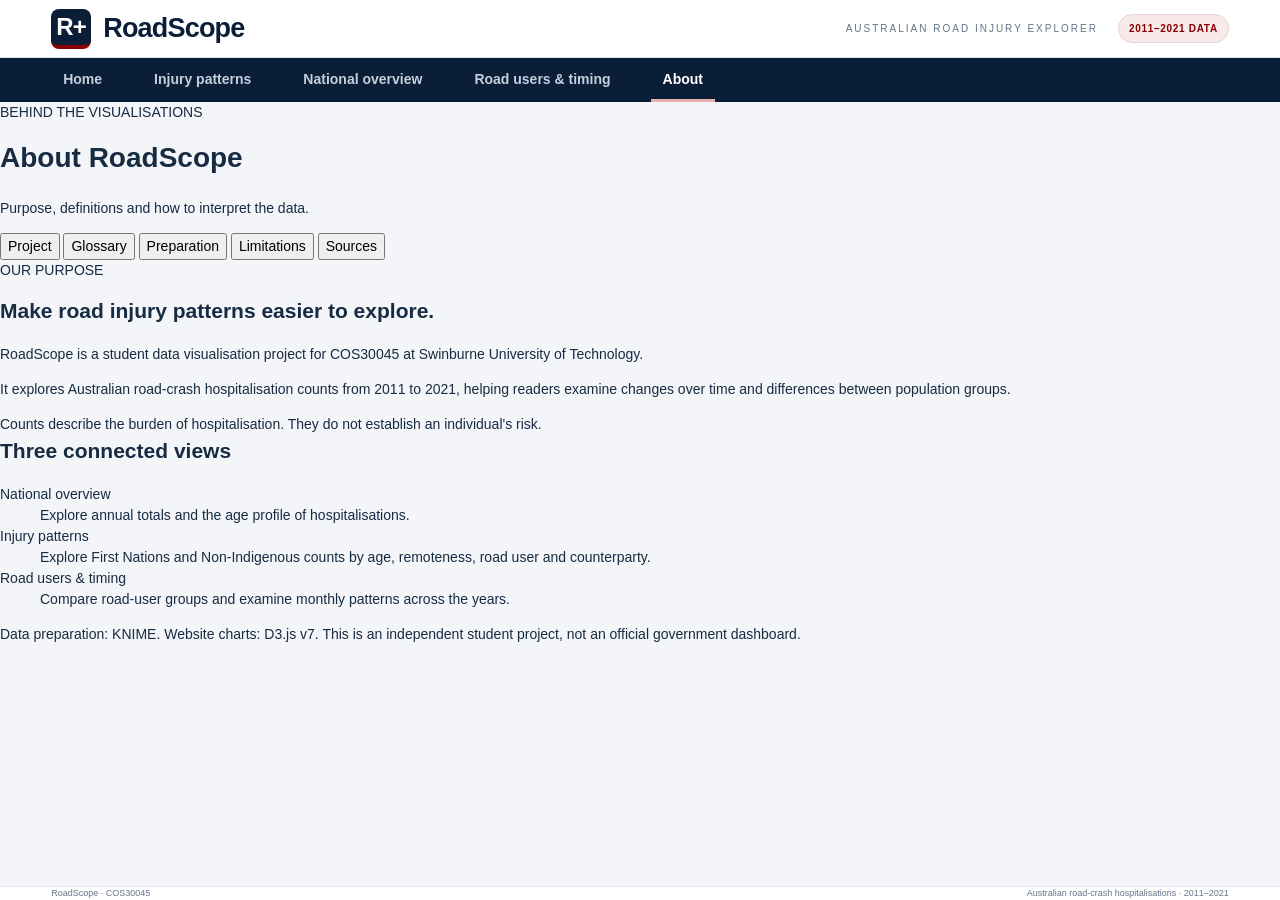
==== about.html @ edd6839e "create about.html" ====
<!DOCTYPE html>
<html lang="en">

<head>
    <meta charset="UTF-8">
    <meta name="viewport" content="width=device-width, initial-scale=1">

    <title>RoadScope | About</title>

    <link rel="stylesheet" href="css/style.css">
    <link rel="stylesheet" href="css/navigation.css">
    <link rel="stylesheet" href="css/about.css">

    <script src="js/scripts.js" defer></script>
    <script src="js/about.js" defer></script>
</head>

<body class="about-page">
    <header class="site-header">
        <a href="index.html" class="brand">
            <span class="brand-logo">R+</span>
            RoadScope
        </a>

        <span class="header-caption">
            AUSTRALIAN ROAD INJURY EXPLORER
        </span>

        <span class="prototype-badge">2011–2021 DATA</span>
    </header>

    <nav class="site-nav" aria-label="Main navigation">
        <a href="index.html">Home</a>
        <a href="injuries.html">Injury patterns</a>
        <a href="national.html">National overview</a>
        <a href="timing.html">Road users & timing</a>
        <a href="about.html" aria-current="page">About</a>
    </nav>

    <main class="about-main">
        <div class="about-heading">
            <div>
                <p class="about-eyebrow">BEHIND THE VISUALISATIONS</p>
                <h1>About RoadScope</h1>
            </div>

            <p>Purpose, definitions and how to interpret the data.</p>
        </div>

        <div class="about-tabs" role="tablist"
            aria-label="About RoadScope sections">

            <button type="button" role="tab"
                id="tab-project" aria-controls="panel-project"
                aria-selected="true" tabindex="0">
                Project
            </button>

            <button type="button" role="tab"
                id="tab-glossary" aria-controls="panel-glossary"
                aria-selected="false" tabindex="-1">
                Glossary
            </button>

            <button type="button" role="tab"
                id="tab-preparation" aria-controls="panel-preparation"
                aria-selected="false" tabindex="-1">
                Preparation
            </button>

            <button type="button" role="tab"
                id="tab-limitations" aria-controls="panel-limitations"
                aria-selected="false" tabindex="-1">
                Limitations
            </button>

            <button type="button" role="tab"
                id="tab-sources" aria-controls="panel-sources"
                aria-selected="false" tabindex="-1">
                Sources
            </button>
        </div>

        <div class="about-panels">
            <!-- PROJECT -->
            <section class="about-panel" role="tabpanel"
                id="panel-project" aria-labelledby="tab-project"
                tabindex="0">

                <div class="about-columns">
                    <article class="about-card about-card-dark">
                        <p class="about-eyebrow">OUR PURPOSE</p>
                        <h2>Make road injury patterns easier to explore.</h2>

                        <p>
                            RoadScope is a student data visualisation
                            project for COS30045 at Swinburne University
                            of Technology.
                        </p>

                        <p>
                            It explores Australian road-crash
                            hospitalisation counts from 2011 to 2021,
                            helping readers examine changes over time
                            and differences between population groups.
                        </p>

                        <div class="about-callout">
                            Counts describe the burden of hospitalisation.
                            They do not establish an individual's risk.
                        </div>
                    </article>

                    <article class="about-card">
                        <h2>Three connected views</h2>

                        <dl class="about-definitions">
                            <div>
                                <dt>National overview</dt>
                                <dd>
                                    Explore annual totals and the age
                                    profile of hospitalisations.
                                </dd>
                            </div>

                            <div>
                                <dt>Injury patterns</dt>
                                <dd>
                                    Explore First Nations and
                                    Non-Indigenous counts by age,
                                    remoteness, road user and counterparty.
                                </dd>
                            </div>

                            <div>
                                <dt>Road users & timing</dt>
                                <dd>
                                    Compare road-user groups and examine
                                    monthly patterns across the years.
                                </dd>
                            </div>
                        </dl>

                        <p class="about-small">
                            Data preparation: KNIME.
                            Website charts: D3.js v7.
                            This is an independent student project,
                            not an official government dashboard.
                        </p>
                    </article>
                </div>
            </section>

            <!-- GLOSSARY -->
            <section class="about-panel" role="tabpanel"
                id="panel-glossary" aria-labelledby="tab-glossary"
                tabindex="0" hidden>

                <div class="about-columns">
                    <article class="about-card">
                        <h2>People and hospitalisations</h2>

                        <dl class="about-definitions">
                            <div>
                                <dt>Hospitalised injury</dt>
                                <dd>
                                    An injury resulting in hospital
                                    admission, excluding in-hospital death
                                    under this source's definition.
                                </dd>
                            </div>

                            <div>
                                <dt>Road user</dt>
                                <dd>
                                    The injured person's role, such as
                                    car occupant, motorcyclist,
                                    pedal cyclist or pedestrian.
                                </dd>
                            </div>

                            <div>
                                <dt>Indigenous status</dt>
                                <dd>
                                    The source's classification used to
                                    present First Nations and
                                    Non-Indigenous hospitalisation counts.
                                </dd>
                            </div>
                        </dl>
                    </article>

                    <article class="about-card">
                        <h2>Places and chart labels</h2>

                        <dl class="about-definitions">
                            <div>
                                <dt>Remoteness</dt>
                                <dd>
                                    An area classification. Regional
                                    combines Inner and Outer Regional;
                                    Remote combines Remote and Very Remote.
                                    It should not be interpreted as an
                                    exact crash location.
                                </dd>
                            </div>

                            <div>
                                <dt>Counterparty</dt>
                                <dd>
                                    The other vehicle, object or party
                                    involved in the injury event.
                                </dd>
                            </div>

                            <div>
                                <dt>Unavailable / N/P</dt>
                                <dd>
                                    A complete published count is not
                                    available. This does not mean zero.
                                </dd>
                            </div>
                        </dl>
                    </article>
                </div>
            </section>

            <!-- PREPARATION -->
            <section class="about-panel" role="tabpanel"
                id="panel-preparation"
                aria-labelledby="tab-preparation"
                tabindex="0" hidden>

                <div class="about-columns">
                    <article class="about-card">
                        <h2>Preparing the source data</h2>

                        <ol class="about-steps">
                            <li>
                                <strong>Read the raw worksheets.</strong>
                                Import the original Excel data into KNIME.
                            </li>
                            <li>
                                <strong>Select the required records.</strong>
                                For the national dataset, retain records
                                classified as Traffic.
                            </li>
                            <li>
                                <strong>Standardise the columns.</strong>
                                Rename fields, create readable labels and
                                set calendar-month and age-group order.
                            </li>
                            <li>
                                <strong>Validate and export.</strong>
                                Check grouped totals and export cleaned
                                CSV files for the website.
                            </li>
                        </ol>
                    </article>

                    <article class="about-card">
                        <h2>How the website calculates counts</h2>

                        <dl class="about-definitions">
                            <div>
                                <dt>National pages</dt>
                                <dd>
                                    D3 filters the detailed records, then
                                    sums hospitalisations for each chart.
                                    The cleaned national CSV contains
                                    86,140 records.
                                </dd>
                            </div>

                            <div>
                                <dt>Population comparison</dt>
                                <dd>
                                    Annual counts require two distinct
                                    half-years with published numeric
                                    values. Incomplete annual counts
                                    remain unavailable.
                                </dd>
                            </div>

                            <div>
                                <dt>Road-user grouping</dt>
                                <dd>
                                    On Road users & timing, car position
                                    categories are combined into Car
                                    occupants. Heavy vehicle position
                                    categories are also combined.
                                </dd>
                            </div>
                        </dl>
                    </article>
                </div>
            </section>

            <!-- LIMITATIONS -->
            <section class="about-panel" role="tabpanel"
                id="panel-limitations"
                aria-labelledby="tab-limitations"
                tabindex="0" hidden>

                <div class="about-columns">
                    <article class="about-card">
                        <h2>Interpret comparisons carefully</h2>

                        <dl class="about-definitions">
                            <div>
                                <dt>Counts are not rates</dt>
                                <dd>
                                    Larger populations can produce larger
                                    counts. Population size and travel
                                    exposure are not adjusted for here.
                                </dd>
                            </div>

                            <div>
                                <dt>Unequal age bands</dt>
                                <dd>
                                    The age categories span different
                                    numbers of years, and differ between
                                    the national and First Nations files.
                                </dd>
                            </div>

                            <div>
                                <dt>Monthly totals</dt>
                                <dd>
                                    Months contain different numbers of
                                    days. The heatmap does not adjust
                                    counts to a daily average.
                                </dd>
                            </div>
                        </dl>
                    </article>

                    <article class="about-card">
                        <h2>Coverage and reporting changes</h2>

                        <dl class="about-definitions">
                            <div>
                                <dt>Breaks in the series</dt>
                                <dd>
                                    Admission-policy changes in Victoria
                                    from July 2012 and NSW from June 2017
                                    affect comparisons across years.
                                </dd>
                            </div>

                            <div>
                                <dt>Missing and unknown information</dt>
                                <dd>
                                    Unpublished values are not replaced
                                    with zero. Unknown categories are
                                    retained where available; displayed
                                    category totals may differ.
                                </dd>
                            </div>

                            <div>
                                <dt>Historical release</dt>
                                <dd>
                                    This project uses the 2023 workbooks
                                    covering 2011–2021. It does not
                                    represent the latest available year.
                                    Source data may be revised.
                                </dd>
                            </div>
                        </dl>
                    </article>
                </div>
            </section>

            <!-- SOURCES -->
            <section class="about-panel" role="tabpanel"
                id="panel-sources" aria-labelledby="tab-sources"
                tabindex="0" hidden>

                <div class="about-columns">
                    <article class="about-card">
                        <h2>Official data sources</h2>

                        <p>
                            BITRE and the Road Safety Data Hub publish
                            the hospitalised injury series using data
                            sourced from the Australian Institute of
                            Health and Welfare.
                        </p>

                        <ul class="about-source-list">
                            <li>
                                <a href="https://www.bitre.gov.au/resource/road-safety/hospitalised-injury">
                                    BITRE hospitalised injury publication
                                </a>
                            </li>
                            <li>
                                <a href="https://www.bitre.gov.au/sites/default/files/documents/hospitalisation_injury_publication_sep2023.xlsx">
                                    National workbook — September 2023
                                </a>
                            </li>
                            <li>
                                <a href="https://www.bitre.gov.au/sites/default/files/documents/First-Nations-hospitalised-injuries-2023.xlsx">
                                    First Nations workbook — 2023
                                </a>
                            </li>
                            <li>
                                <a href="https://www.bitre.gov.au/sites/default/files/documents/hospitalised-injury-data-dictionary-september-2023.pdf">
                                    Data dictionary — September 2023 (PDF)
                                </a>
                            </li>
                        </ul>
                    </article>

                    <article class="about-card">
                        <h2>Project and technology</h2>

                        <dl class="about-definitions">
                            <div>
                                <dt>Data preparation</dt>
                                <dd>
                                    KNIME Analytics Platform was used to
                                    clean, label, aggregate and validate
                                    the source data.
                                </dd>
                            </div>

                            <div>
                                <dt>Interactive visualisations</dt>
                                <dd>
                                    Charts are generated with D3.js v7.
                                    HTML, CSS and JavaScript provide the
                                    pages, layout and controls.
                                </dd>
                            </div>
                        </dl>

                        <div class="about-resource-links">
                            <a href="https://d3js.org/">D3 documentation</a>
                            <a href="https://www.knime.com/">
                                KNIME
                            </a>
                        </div>

                        <p class="about-small">
                            Original data belongs to its respective
                            providers. RoadScope's layout and
                            interpretations are part of the student
                            project.
                        </p>
                    </article>
                </div>
            </section>
        </div>
    </main>

    <footer class="site-footer">
        <span>RoadScope · COS30045</span>
        <span>Australian road-crash hospitalisations · 2011–2021</span>
    </footer>
</body>

</html>
---- css/style.css ----
/* ========================================
   THEME
   ======================================== */

:root {
    --navy: #0b1e38;
    --navy-light: #173455;
    --blood-red: #8b0000;
    --white: #ffffff;
    --background: #f3f5f8;
    --text: #172b43;
    --muted: #657387;
    --border: #dfe5ed;
}

/* ========================================
   FIXED SCREEN — NO SCROLLING
   ======================================== */

* {
    box-sizing: border-box;
}

html {
    width: 100%;
    height: 100%;
    overflow: hidden;
}

body {
    width: 100%;
    height: 100vh;
    height: 100dvh;
    margin: 0;
    overflow: hidden;

    display: grid;
    grid-template-rows:
        64px
        46px
        minmax(0, 1fr)
        30px;

    background: var(--background);
    color: var(--text);
    font-family: "Segoe UI", Arial, sans-serif;
    font-size: 14px;
    line-height: 1.5;
}

h1,
h2,
h3,
p {
    margin-top: 0;
}

a {
    color: inherit;
}

button,
select {
    font: inherit;
}

a:focus-visible {
    outline: 3px solid #c95e5e;
    outline-offset: -3px;
}

.eyebrow {
    margin-bottom: 7px;
    color: var(--muted);
    font-size: 9px;
    font-weight: 800;
    letter-spacing: 1.6px;
}

/* ========================================
   SHARED HEADER
   ======================================== */

.site-header {
    display: flex;
    align-items: center;
    gap: 20px;
    min-width: 0;
    padding: 0 4%;
    overflow: hidden;

    background: var(--white);
    border-bottom: 1px solid var(--border);
}

.brand {
    display: flex;
    align-items: center;
    flex-shrink: 0;
    gap: 10px;

    color: var(--navy);
    font-size: 25px;
    font-weight: 800;
    letter-spacing: -0.8px;
    text-decoration: none;
}

.brand-logo {
    display: grid;
    place-items: center;
    width: 37px;
    height: 37px;

    background: var(--navy);
    border-bottom: 4px solid var(--blood-red);
    border-radius: 8px;

    color: var(--white);
    font-size: 19px;
}

.header-caption {
    margin-left: auto;
    color: var(--muted);
    font-size: 9px;
    letter-spacing: 1.7px;
    white-space: nowrap;
}

.prototype-badge {
    padding: 5px 10px;
    background: #f8eaea;
    border: 1px solid #ead0d0;
    border-radius: 25px;

    color: var(--blood-red);
    font-size: 8px;
    font-weight: 800;
    letter-spacing: 0.7px;
    white-space: nowrap;
}

/* ========================================
   SHARED TOP NAVIGATION
   ======================================== */

.site-nav {
    display: flex;
    align-items: stretch;
    gap: 30px;
    min-width: 0;
    padding: 0 4%;
    overflow: hidden;
    background: var(--navy);
}

.site-nav a {
    display: flex;
    align-items: center;
    justify-content: center;
    padding: 0 10px;

    border-bottom: 3px solid transparent;
    color: #c4cfdd;

    font-size: 13px;
    font-weight: 650;
    text-decoration: none;
    white-space: nowrap;
}

.site-nav a:hover {
    background: #ffffff08;
    color: var(--white);
}

.site-nav a[aria-current="page"] {
    border-bottom-color: #e2aaaa;
    color: var(--white);
}

/* ========================================
   HOME PAGE
   ======================================== */

.home-layout {
    display: grid;
    grid-template-columns:
        minmax(0, 1.65fr)
        minmax(0, 1fr);

    gap: 20px;
    min-width: 0;
    min-height: 0;
    padding: 22px 4%;
    overflow: hidden;
}

.home-hero {
    position: relative;
    display: flex;
    align-items: center;
    min-width: 0;
    min-height: 0;
    padding: clamp(24px, 3vw, 48px);
    overflow: hidden;

    background: var(--navy);
    border-bottom: 7px solid var(--blood-red);
    border-radius: 16px;
    color: var(--white);
}

.hero-copy {
    position: relative;
    z-index: 1;
    max-width: 540px;
}

.home-hero .eyebrow {
    color: #e5b3b3;
}

.home-hero h1 {
    margin-bottom: 22px;
    font-size: clamp(30px, 3.7vw, 58px);
    line-height: 1.12;
    letter-spacing: -1.8px;
}

.home-hero h1 span {
    color: #e5b3b3;
}

.hero-description {
    max-width: 410px;
    margin-bottom: 25px;
    color: #c5d0de;
    font-size: 13px;
    line-height: 1.8;
}

.primary-button {
    display: inline-flex;
    align-items: center;
    justify-content: space-between;
    gap: 30px;

    padding: 12px 17px;
    background: var(--white);
    border-radius: 6px;

    color: var(--navy);
    font-size: 12px;
    font-weight: 750;
    text-decoration: none;
}

.primary-button:hover {
    background: #f5dddd;
}

.hero-decoration {
    position: absolute;
    right: -75px;
    bottom: 50px;
    width: 300px;
    height: 300px;
    opacity: 0.07;
    pointer-events: none;
}

.decoration-ring {
    position: absolute;
    inset: 0;
    border: 45px solid var(--white);
    border-radius: 50%;
}

.hero-decoration > span {
    position: absolute;
    inset: 0;
    display: grid;
    place-items: center;
    color: var(--white);
    font-size: 170px;
    font-weight: 300;
}

.hero-bottom {
    position: absolute;
    right: 28px;
    bottom: 22px;
    left: 28px;

    display: flex;
    justify-content: space-between;
    gap: 15px;

    padding-top: 14px;
    border-top: 1px solid #ffffff25;

    color: #b8c5d6;
    font-size: 8px;
    letter-spacing: 1.2px;
}

.home-links {
    display: grid;
    grid-template-rows: repeat(3, minmax(0, 1fr));
    gap: 15px;
    min-width: 0;
    min-height: 0;
}

.destination-card {
    display: flex;
    flex-direction: column;
    justify-content: space-between;

    min-width: 0;
    min-height: 0;
    padding: clamp(15px, 1.7vw, 25px);
    overflow: hidden;

    background: var(--white);
    border: 1px solid var(--border);
    border-radius: 12px;

    text-decoration: none;
}

.destination-card:hover {
    border-color: var(--blood-red);
    background: #fcf8f8;
}

.destination-top {
    display: flex;
    align-items: center;
    justify-content: space-between;
    gap: 12px;
    margin-bottom: 8px;
}

.card-number {
    color: #a5afbd;
    font-size: 23px;
    font-weight: 300;
}

.card-arrow {
    color: var(--blood-red);
    font-size: 24px;
}

.destination-card .eyebrow {
    margin-bottom: 3px;
    font-size: 8px;
}

.destination-card h2 {
    margin-bottom: 5px;
    color: var(--navy);
    font-size: clamp(16px, 1.5vw, 22px);
    line-height: 1.25;
    letter-spacing: -0.4px;
}

.destination-card p:not(.eyebrow) {
    margin-bottom: 0;
    color: var(--muted);
    font-size: 11px;
}

.red-card {
    background: var(--blood-red);
    border-color: var(--blood-red);
}

.red-card:hover {
    background: #710000;
}

.red-card h2,
.red-card .card-arrow {
    color: var(--white);
}

.red-card .card-number,
.red-card .eyebrow,
.red-card p:not(.eyebrow) {
    color: #edc4c4;
}

/* ========================================
   DASHBOARD PAGES
   ======================================== */

.dashboard-layout {
    display: grid;
    grid-template-rows:
        auto
        auto
        minmax(0, 1fr);

    gap: 16px;
    min-width: 0;
    min-height: 0;
    padding: 20px 4%;
    overflow: hidden;
}

.page-heading {
    display: flex;
    align-items: center;
    justify-content: space-between;
    gap: 18px;
    min-width: 0;
}

.page-heading h1 {
    margin-bottom: 0;
    color: var(--navy);
    font-size: clamp(22px, 2.1vw, 32px);
    line-height: 1.15;
    letter-spacing: -0.8px;
}

.page-badge {
    padding: 6px 10px;
    background: var(--white);
    border: 1px solid var(--border);
    border-radius: 5px;

    color: var(--muted);
    font-size: 8px;
    letter-spacing: 0.7px;
    white-space: nowrap;
}

/* ========================================
   FILTER BAR
   ======================================== */

.filter-bar {
    display: grid;
    grid-template-columns:
        repeat(3, minmax(0, 1fr))
        auto;

    align-items: end;
    gap: 15px;

    margin: 0;
    padding: 13px 17px;

    background: var(--white);
    border: 1px solid var(--border);
    border-radius: 10px;
}

.filter-bar label {
    display: flex;
    flex-direction: column;
    gap: 6px;
    min-width: 0;

    color: var(--navy);
    font-size: 9px;
    font-weight: 750;
    letter-spacing: 0.7px;
    text-transform: uppercase;
}

.filter-bar select {
    width: 100%;
    min-width: 0;
    padding: 8px 10px;

    background: #f5f7fa;
    border: 1px solid #d7dfe9;
    border-radius: 5px;

    color: var(--muted);
    font-size: 11px;
}

.filter-bar button {
    padding: 8px 13px;
    background: #edf0f5;
    border: 1px solid #d7dfe9;
    border-radius: 5px;

    color: var(--muted);
    font-size: 11px;
    white-space: nowrap;
}

select:disabled,
button:disabled {
    opacity: 1;
    cursor: not-allowed;
}

/* ========================================
   CHARTS
   ======================================== */

.charts-grid {
    display: grid;
    grid-template-columns: repeat(2, minmax(0, 1fr));
    gap: 18px;

    min-width: 0;
    min-height: 0;
    overflow: hidden;
}

.chart-card {
    display: flex;
    flex-direction: column;

    min-width: 0;
    min-height: 0;
    padding: 20px;
    overflow: hidden;

    background: var(--white);
    border: 1px solid var(--border);
    border-radius: 12px;
}

.chart-heading {
    display: flex;
    align-items: flex-start;
    justify-content: space-between;
    flex-shrink: 0;
    gap: 12px;
    margin-bottom: 14px;
}

.chart-heading h2 {
    margin-bottom: 0;
    color: var(--navy);
    font-size: 18px;
    line-height: 1.3;
    letter-spacing: -0.3px;
}

.chart-badge {
    padding: 4px 7px;
    background: #edf0f5;
    border-radius: 4px;

    color: var(--muted);
    font-size: 8px;
    white-space: nowrap;
}

.chart-placeholder {
    display: flex;
    flex: 1 1 0;
    flex-direction: column;
    align-items: center;
    justify-content: center;

    min-width: 0;
    min-height: 0;
    padding: 15px;
    overflow: hidden;

    background:
        repeating-linear-gradient(
            to top,
            transparent 0,
            transparent 49px,
            #edf0f5 50px
        );

    border: 1px dashed #cbd5e1;
    border-radius: 8px;
    text-align: center;
}

.placeholder-symbol {
    color: var(--blood-red);
    font-size: 40px;
    line-height: 1;
}

.chart-placeholder h3 {
    margin: 13px 0 6px;
    color: var(--navy);
    font-size: 15px;
}

.chart-placeholder p {
    max-width: 290px;
    margin-bottom: 15px;
    color: var(--muted);
    font-size: 12px;
}

.placeholder-tag {
    padding: 4px 8px;
    background: #edf0f5;
    border-radius: 4px;

    color: var(--muted);
    font-size: 8px;
    letter-spacing: 1px;
}

.chart-note {
    flex-shrink: 0;
    margin: 11px 0 0;
    color: var(--muted);
    font-size: 10px;
}

/* ========================================
   ABOUT PAGE
   ======================================== */

.about-layout {
    display: grid;
    grid-template-rows: auto minmax(0, 1fr);
    gap: 16px;

    min-width: 0;
    min-height: 0;
    padding: 20px 4%;
    overflow: hidden;
}

.about-grid {
    display: grid;
    grid-template-columns: repeat(2, minmax(0, 1fr));
    grid-template-rows: repeat(2, minmax(0, 1fr));
    gap: 16px;

    min-width: 0;
    min-height: 0;
    overflow: hidden;
}

.information-card {
    min-width: 0;
    min-height: 0;
    padding: 22px;
    overflow: hidden;

    background: var(--white);
    border: 1px solid var(--border);
    border-top: 3px solid var(--blood-red);
    border-radius: 11px;
}

.information-card h2 {
    margin-bottom: 12px;
    color: var(--navy);
    font-size: 18px;
    line-height: 1.3;
}

.information-card p:not(.eyebrow) {
    margin-bottom: 10px;
    color: var(--muted);
    font-size: 12px;
}

.progress-list {
    display: grid;
    gap: 12px;
    margin: 15px 0 0;
    padding: 0;
    list-style: none;
}

.progress-list li {
    display: flex;
    align-items: center;
    gap: 10px;
    color: var(--muted);
    font-size: 12px;
}

.progress-dot {
    flex-shrink: 0;
    width: 9px;
    height: 9px;
    border: 1px solid #b8c2cf;
    border-radius: 50%;
}

.progress-dot.complete {
    background: var(--blood-red);
    border-color: var(--blood-red);
}

/* ========================================
   FOOTER
   ======================================== */

.site-footer {
    display: flex;
    align-items: center;
    justify-content: space-between;
    gap: 15px;

    min-width: 0;
    padding: 0 4%;
    overflow: hidden;

    background: var(--white);
    border-top: 1px solid var(--border);
    color: var(--muted);
    font-size: 9px;
    white-space: nowrap;
}

/* ========================================
   COMPACT LAPTOP SCREENS
   ======================================== */

@media (max-height: 760px) {
    body {
        grid-template-rows:
            54px
            42px
            minmax(0, 1fr)
            26px;
    }

    .home-layout,
    .dashboard-layout,
    .about-layout {
        gap: 12px;
        padding-top: 13px;
        padding-bottom: 13px;
    }

    .home-hero h1 {
        margin-bottom: 15px;
        font-size: clamp(27px, 3.5vw, 46px);
    }

    .hero-description {
        margin-bottom: 17px;
        font-size: 12px;
    }

    .destination-card {
        padding: 14px 18px;
    }

    .destination-top {
        margin-bottom: 4px;
    }

    .card-number,
    .card-arrow {
        font-size: 20px;
    }

    .chart-card,
    .information-card {
        padding: 15px;
    }

    .information-card h2 {
        margin-bottom: 8px;
        font-size: 16px;
    }

    .information-card p:not(.eyebrow) {
        margin-bottom: 7px;
        font-size: 11px;
    }

    .progress-list {
        gap: 8px;
        margin-top: 10px;
    }

    .progress-list li {
        font-size: 11px;
    }
}

/* ========================================
   NARROW SCREENS — STILL NO SCROLLING
   ======================================== */

@media (max-width: 900px) {
    .header-caption {
        display: none;
    }

    .prototype-badge {
        margin-left: auto;
    }

    .home-layout {
        grid-template-columns:
            minmax(0, 1.3fr)
            minmax(0, 1fr);
    }

    .home-hero {
        padding: 25px;
    }

    .home-hero h1 {
        font-size: clamp(27px, 4.2vw, 40px);
    }

    .hero-bottom span:last-child {
        display: none;
    }

    .chart-badge {
        display: none;
    }

    .chart-heading h2 {
        font-size: 16px;
    }

    .information-card {
        padding: 14px;
    }
}

@media (max-width: 600px) {
    body {
        grid-template-rows:
            50px
            40px
            minmax(0, 1fr)
            24px;
    }

    .brand {
        gap: 8px;
        font-size: 20px;
    }

    .brand-logo {
        width: 31px;
        height: 31px;
        font-size: 16px;
    }

    .prototype-badge {
        padding: 4px 7px;
        font-size: 7px;
    }

    .site-nav {
        justify-content: space-between;
        gap: 4px;
    }

    .site-nav a {
        padding: 0 7px;
        font-size: 11px;
    }

    .home-layout {
        grid-template-columns: 1fr;
        grid-template-rows:
            minmax(0, 1.15fr)
            minmax(0, 1fr);

        gap: 10px;
        padding: 12px 4%;
    }

    .home-hero {
        padding: 20px;
    }

    .home-hero h1 {
        margin-bottom: 10px;
        font-size: clamp(23px, 6vw, 32px);
        letter-spacing: -0.8px;
    }

    .hero-description,
    .hero-bottom,
    .hero-decoration {
        display: none;
    }

    .primary-button {
        padding: 8px 12px;
        font-size: 10px;
    }

    .home-links {
        gap: 7px;
    }

    .destination-card {
        flex-direction: row;
        align-items: center;
        justify-content: flex-start;
        gap: 15px;
        padding: 10px 14px;
    }

    .destination-top {
        margin: 0;
    }

    .card-number {
        font-size: 20px;
    }

    .card-arrow,
    .destination-card .eyebrow,
    .destination-card p:not(.eyebrow) {
        display: none;
    }

    .destination-card h2 {
        margin: 0;
        font-size: 14px;
    }

    .dashboard-layout,
    .about-layout {
        gap: 10px;
        padding: 12px 4%;
    }

    .page-heading h1 {
        font-size: 21px;
    }

    .page-badge {
        display: none;
    }

    .filter-bar {
        grid-template-columns: repeat(3, minmax(0, 1fr));
        gap: 8px;
        padding: 9px;
    }

    .filter-bar label {
        gap: 4px;
        font-size: 8px;
        letter-spacing: 0;
    }

    .filter-bar select {
        padding: 6px 3px;
        font-size: 9px;
    }

    .filter-bar button {
        display: none;
    }

    .charts-grid {
        grid-template-columns: 1fr;
        grid-template-rows: repeat(2, minmax(0, 1fr));
        gap: 10px;
    }

    .chart-card {
        padding: 12px;
    }

    .chart-heading {
        margin-bottom: 8px;
    }

    .chart-heading h2 {
        font-size: 14px;
    }

    .chart-heading .eyebrow {
        margin-bottom: 3px;
        font-size: 8px;
    }

    .chart-placeholder {
        padding: 9px;
    }

    .placeholder-symbol,
    .placeholder-tag,
    .chart-note {
        display: none;
    }

    .chart-placeholder h3 {
        margin: 0 0 5px;
        font-size: 12px;
    }

    .chart-placeholder p {
        margin: 0;
        font-size: 10px;
    }

    .about-grid {
        gap: 9px;
    }

    .information-card {
        padding: 11px;
    }

    .information-card .eyebrow {
        font-size: 7px;
        letter-spacing: 0.6px;
    }

    .information-card h2 {
        font-size: 13px;
    }

    .information-card p:not(.eyebrow),
    .progress-list li {
        font-size: 10px;
    }

    .progress-list {
        gap: 8px;
    }

    .site-footer {
        font-size: 8px;
    }

    .site-footer span:last-child {
        display: none;
    }
}
---- css/navigation.css ----
/* Shared header and navigation across every page */

body {
    --page-scale: 1;
}

body.injuries-page {
    --page-scale: 0.8;
}

body.national-page.overview-page,
body.national-page.timing-page {
    --page-scale: 0.75;
}

/* Reserve equal visible space on every page */
body,
body.injuries-page,
body.national-page.overview-page,
body.national-page.timing-page {
    grid-template-rows:
        calc(70px / var(--page-scale))
        calc(52px / var(--page-scale))
        minmax(0, 1fr)
        auto !important;
}

/* Counteract page scaling for the header and navigation */
body > .site-header,
body > .site-nav {
    zoom: calc(1 / var(--page-scale));
    box-sizing: border-box;
}

/* Header */
body > .site-header {
    display: flex;
    align-items: center;
    justify-content: space-between;
    gap: 20px;
    height: 70px;
    min-height: 0;
    padding: 8px 4%;
    background: #ffffff;
    overflow: hidden;
}

body > .site-header .brand {
    display: inline-flex;
    align-items: center;
    gap: 12px;
    font-size: 30px;
    line-height: 1;
    white-space: nowrap;
}

body > .site-header .brand-logo {
    display: inline-flex;
    align-items: center;
    justify-content: center;
    flex-shrink: 0;
    width: 46px;
    height: 46px;
    font-size: 26px;
}

body > .site-header .header-caption {
    font-size: 10px;
    letter-spacing: 2px;
    white-space: nowrap;
}

body > .site-header .prototype-badge {
    padding: 8px 12px;
    font-size: 10px;
    white-space: nowrap;
}

/* Navigation */
body > .site-nav {
    display: flex;
    align-items: stretch;
    justify-content: flex-start;
    flex-wrap: nowrap;
    gap: 28px;
    height: 52px;
    min-height: 0;
    padding: 0 4%;
    background: #0b1e38;
    overflow: hidden;
}

body > .site-nav a {
    display: flex;
    align-items: center;
    justify-content: center;
    flex-shrink: 0;
    height: 52px;
    margin: 0;
    padding: 0 12px;
    border-bottom: 3px solid transparent;
    color: #c5cfdd;
    font-family: "Segoe UI", Arial, sans-serif;
    font-size: 15px;
    font-weight: 700;
    line-height: 1;
    text-decoration: none;
    white-space: nowrap;
}

body > .site-nav a:hover {
    color: #ffffff;
}

body > .site-nav a[aria-current="page"] {
    color: #ffffff;
    border-bottom-color: #e7b0b0;
}

@media (max-width: 1000px) {
    body > .site-header .header-caption {
        display: none;
    }

    body > .site-nav {
        gap: 10px;
    }

    body > .site-nav a {
        padding-right: 8px;
        padding-left: 8px;
        font-size: 13px;
    }
}

/* More compact header and navigation on every page */
body,
body.injuries-page,
body.national-page.overview-page,
body.national-page.timing-page {
    grid-template-rows:
        calc(58px / var(--page-scale))
        calc(44px / var(--page-scale))
        minmax(0, 1fr)
        auto !important;
}

body > .site-header {
    height: 58px;
    padding-top: 5px;
    padding-bottom: 5px;
}

body > .site-header .brand {
    font-size: 27px;
}

body > .site-header .brand-logo {
    width: 40px;
    height: 40px;
    font-size: 24px;
}

body > .site-header .prototype-badge {
    padding: 6px 10px;
}

body > .site-nav,
body > .site-nav a {
    height: 44px;
}

body > .site-nav a {
    font-size: 14px;
}
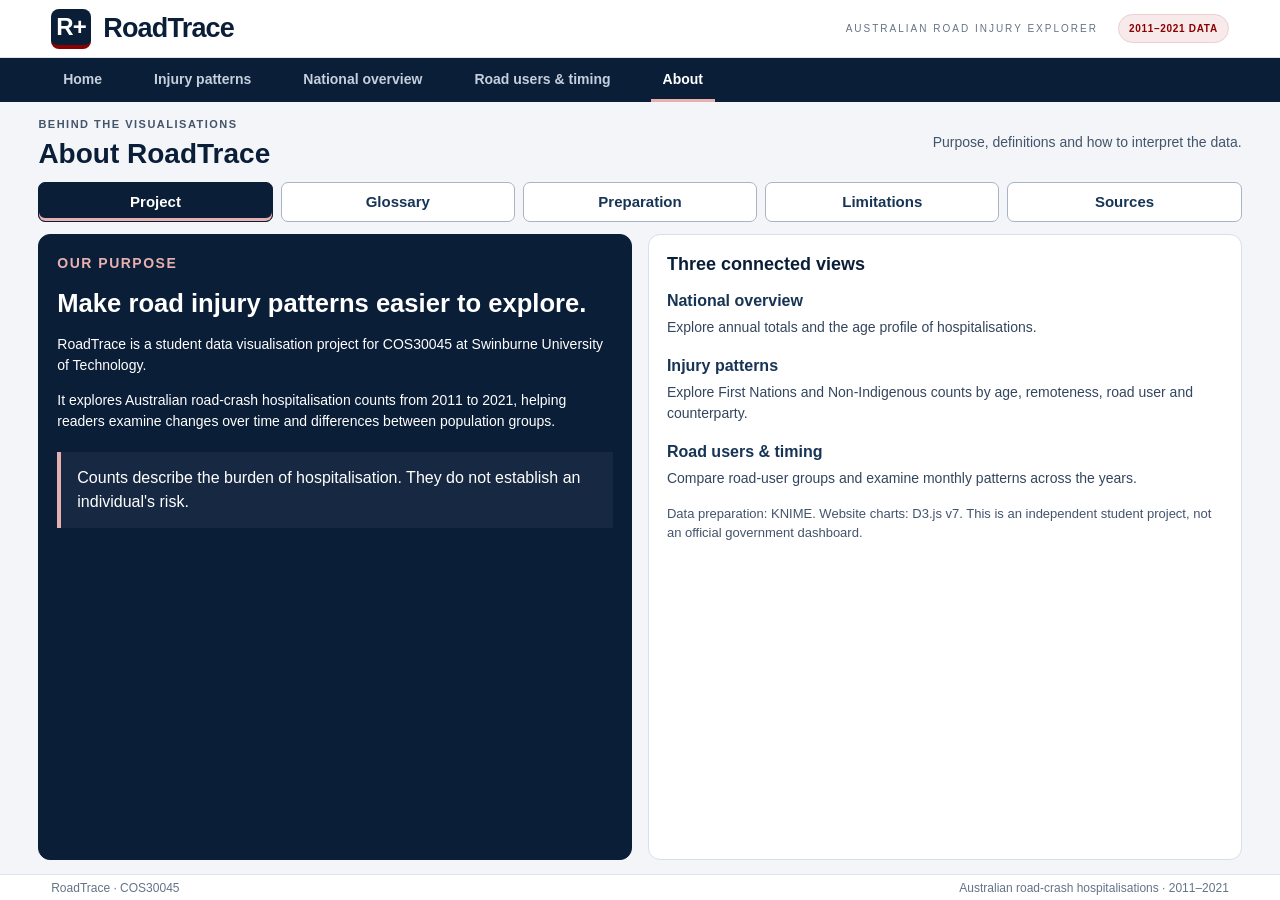
==== commit 28276d10: "changing title name" ====
--- a/about.html
+++ b/about.html
@@ -5,7 +5,7 @@
     <meta charset="UTF-8">
     <meta name="viewport" content="width=device-width, initial-scale=1">
 
-    <title>RoadScope | About</title>
+    <title>RoadTrace | About</title>
 
     <link rel="stylesheet" href="css/style.css">
     <link rel="stylesheet" href="css/navigation.css">
@@ -19,7 +19,7 @@
     <header class="site-header">
         <a href="index.html" class="brand">
             <span class="brand-logo">R+</span>
-            RoadScope
+            RoadTrace
         </a>
 
         <span class="header-caption">
@@ -41,14 +41,14 @@
         <div class="about-heading">
             <div>
                 <p class="about-eyebrow">BEHIND THE VISUALISATIONS</p>
-                <h1>About RoadScope</h1>
+                <h1>About RoadTrace</h1>
             </div>
 
             <p>Purpose, definitions and how to interpret the data.</p>
         </div>
 
         <div class="about-tabs" role="tablist"
-            aria-label="About RoadScope sections">
+            aria-label="About RoadTrace sections">
 
             <button type="button" role="tab"
                 id="tab-project" aria-controls="panel-project"
@@ -93,7 +93,7 @@
                         <h2>Make road injury patterns easier to explore.</h2>
 
                         <p>
-                            RoadScope is a student data visualisation
+                            RoadTrace is a student data visualisation
                             project for COS30045 at Swinburne University
                             of Technology.
                         </p>
@@ -445,7 +445,7 @@
 
                         <p class="about-small">
                             Original data belongs to its respective
-                            providers. RoadScope's layout and
+                            providers. RoadTrace's layout and
                             interpretations are part of the student
                             project.
                         </p>
@@ -456,7 +456,7 @@
     </main>
 
     <footer class="site-footer">
-        <span>RoadScope · COS30045</span>
+        <span>RoadTrace · COS30045</span>
         <span>Australian road-crash hospitalisations · 2011–2021</span>
     </footer>
 </body>
--- a/css/about.css
+++ b/css/about.css
@@ -0,0 +1,304 @@
+/* About page only */
+html:has(body.about-page) {
+    height: 100%;
+    overflow: hidden;
+}
+
+body.about-page {
+    --page-scale: 1;
+
+    width: 100%;
+    height: 100dvh;
+    min-height: 0;
+    margin: 0;
+    overflow: hidden;
+
+    grid-template-rows:
+        58px 44px minmax(0, 1fr) 26px !important;
+
+    background: #f3f5f8;
+    color: #172b43;
+    font-family: "Segoe UI", Arial, sans-serif;
+}
+
+.about-main {
+    display: grid;
+    grid-template-rows: auto auto minmax(0, 1fr);
+    min-width: 0;
+    min-height: 0;
+    gap: 12px;
+    padding: 14px 3%;
+    overflow: hidden;
+}
+
+.about-heading {
+    display: flex;
+    align-items: center;
+    justify-content: space-between;
+    gap: 20px;
+}
+
+.about-eyebrow {
+    margin: 0 0 5px;
+    color: #43546b;
+    font-size: 11px;
+    font-weight: 700;
+    letter-spacing: 1.5px;
+}
+
+.about-heading h1 {
+    margin: 0;
+    color: #0b1e38;
+    font-size: 28px;
+    line-height: 1.15;
+}
+
+.about-heading > p {
+    margin: 0;
+    color: #43546b;
+    font-size: 14px;
+}
+
+/* Tabs */
+.about-tabs {
+    display: grid;
+    grid-template-columns: repeat(5, minmax(0, 1fr));
+    gap: 8px;
+}
+
+.about-tabs button {
+    min-height: 40px;
+    padding: 8px 12px;
+    border: 1px solid #a7b4c5;
+    border-radius: 7px;
+    background: white;
+    color: #173455;
+    font: 600 15px "Segoe UI", Arial, sans-serif;
+    cursor: pointer;
+}
+
+.about-tabs button:hover {
+    background: #edf2f7;
+}
+
+.about-tabs button[aria-selected="true"] {
+    border-color: #0b1e38;
+    background: #0b1e38;
+    color: white;
+    box-shadow: inset 0 -3px #e7b0b0;
+}
+
+/* Content panels */
+.about-panels,
+.about-panel {
+    min-width: 0;
+    min-height: 0;
+    height: 100%;
+}
+
+.about-panel[hidden] {
+    display: none !important;
+}
+
+.about-columns {
+    display: grid;
+    grid-template-columns: repeat(2, minmax(0, 1fr));
+    gap: 16px;
+    height: 100%;
+    min-height: 0;
+}
+
+.about-card {
+    min-width: 0;
+    min-height: 0;
+    padding: clamp(14px, 1.4vw, 24px);
+    border: 1px solid #d7dfe9;
+    border-radius: 12px;
+    background: white;
+}
+
+.about-card h2 {
+    margin: 0 0 14px;
+    color: #0b1e38;
+    font-size: clamp(18px, 1.35vw, 23px);
+    line-height: 1.25;
+}
+
+.about-card p,
+.about-card dd,
+.about-card li {
+    font-size: clamp(14px, 1vw, 16px);
+    line-height: 1.5;
+}
+
+.about-card p {
+    margin: 0 0 14px;
+}
+
+.about-card-dark {
+    border-color: #0b1e38;
+    background: #0b1e38;
+    color: white;
+}
+
+.about-card-dark h2 {
+    color: white;
+    font-size: clamp(24px, 2vw, 34px);
+}
+
+.about-card-dark .about-eyebrow {
+    color: #e7b0b0;
+}
+
+.about-callout {
+    margin-top: 20px;
+    padding: 14px 16px;
+    border-left: 4px solid #e7b0b0;
+    background: #ffffff0d;
+    color: white;
+    font-size: 16px;
+    line-height: 1.5;
+}
+
+/* Definitions */
+.about-definitions {
+    margin: 0;
+}
+
+.about-definitions > div {
+    margin-bottom: 16px;
+}
+
+.about-definitions > div:last-child {
+    margin-bottom: 0;
+}
+
+.about-definitions dt {
+    margin-bottom: 4px;
+    color: #173455;
+    font-size: 16px;
+    font-weight: 700;
+}
+
+.about-definitions dd {
+    margin: 0;
+    color: #34465d;
+}
+
+.about-card .about-small {
+    margin-top: 16px;
+    color: #43546b;
+    font-size: 13px;
+    line-height: 1.45;
+}
+
+/* Preparation and source links */
+.about-steps {
+    margin: 0;
+    padding-left: 23px;
+}
+
+.about-steps li {
+    margin-bottom: 14px;
+    padding-left: 4px;
+}
+
+.about-steps strong {
+    display: block;
+    color: #173455;
+}
+
+.about-source-list {
+    margin: 18px 0 0;
+    padding-left: 20px;
+}
+
+.about-source-list li {
+    margin-bottom: 14px;
+}
+
+.about-card a {
+    color: #174f92;
+    text-decoration: underline;
+    text-underline-offset: 3px;
+}
+
+.about-card a:hover {
+    color: #8b0000;
+}
+
+.about-resource-links {
+    display: flex;
+    flex-wrap: wrap;
+    gap: 18px;
+    margin-top: 20px;
+    font-size: 15px;
+}
+
+.about-page .site-footer {
+    font-size: 12px;
+}
+
+/* Clear keyboard focus */
+.about-page button:focus-visible,
+.about-page a:focus-visible,
+.about-page [role="tabpanel"]:focus-visible {
+    outline: 3px solid #0b63ce;
+    outline-offset: 3px;
+}
+
+/* Compact spacing on shorter desktop displays */
+@media (max-height: 760px) {
+    .about-main {
+        gap: 8px;
+        padding-top: 8px;
+        padding-bottom: 8px;
+    }
+
+    .about-heading h1 {
+        font-size: 24px;
+    }
+
+    .about-heading .about-eyebrow {
+        display: none;
+    }
+
+    .about-card {
+        padding: 14px 16px;
+    }
+
+    .about-card h2 {
+        margin-bottom: 10px;
+        font-size: 19px;
+    }
+
+    .about-card-dark h2 {
+        font-size: 24px;
+    }
+
+    .about-definitions > div {
+        margin-bottom: 10px;
+    }
+
+    .about-card p,
+    .about-card dd,
+    .about-card li {
+        font-size: 14px;
+        line-height: 1.4;
+    }
+
+    .about-definitions dt {
+        font-size: 15px;
+    }
+
+    .about-steps li,
+    .about-source-list li {
+        margin-bottom: 10px;
+    }
+
+    .about-callout {
+        margin-top: 12px;
+        padding: 10px 12px;
+        font-size: 14px;
+    }
+}
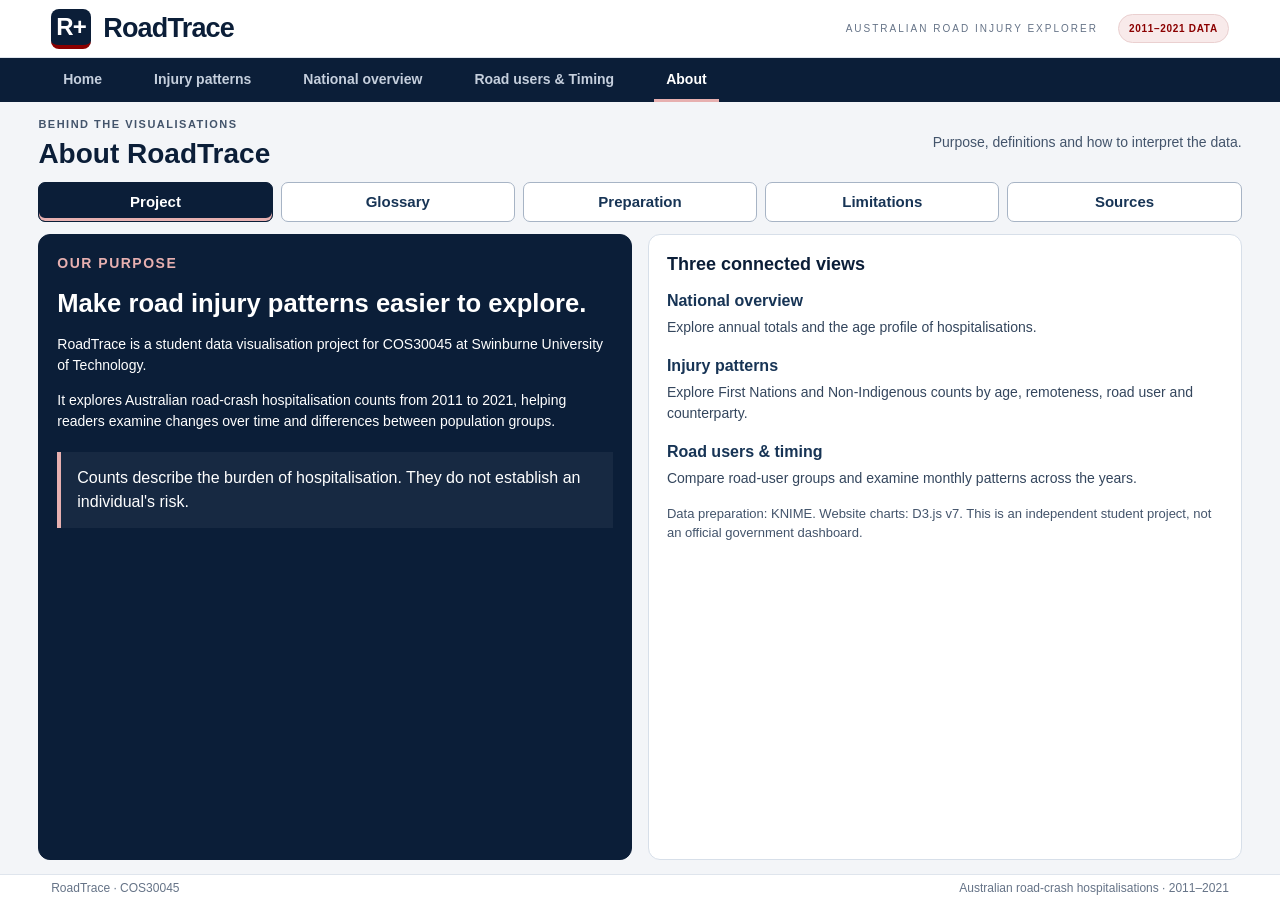
==== commit 5f10d14c: "changes in font" ====
--- a/about.html
+++ b/about.html
@@ -33,7 +33,7 @@
         <a href="index.html">Home</a>
         <a href="injuries.html">Injury patterns</a>
         <a href="national.html">National overview</a>
-        <a href="timing.html">Road users & timing</a>
+        <a href="timing.html">Road users & Timing</a>
         <a href="about.html" aria-current="page">About</a>
     </nav>
 
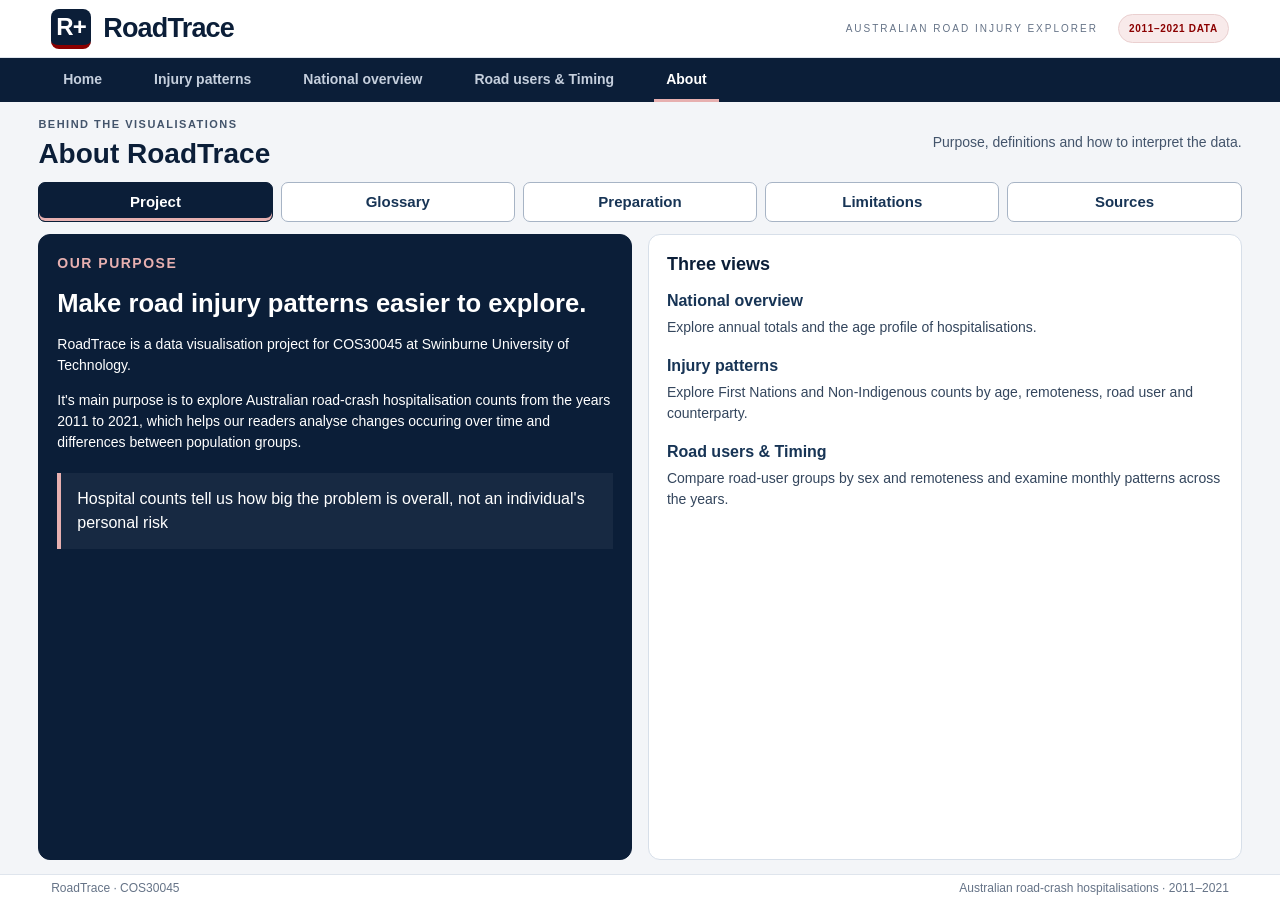
==== commit 303f19af: "Update about.html" ====
--- a/about.html
+++ b/about.html
@@ -93,26 +93,27 @@
                         <h2>Make road injury patterns easier to explore.</h2>
 
                         <p>
-                            RoadTrace is a student data visualisation
+                            RoadTrace is a data visualisation
                             project for COS30045 at Swinburne University
                             of Technology.
                         </p>
 
                         <p>
-                            It explores Australian road-crash
-                            hospitalisation counts from 2011 to 2021,
-                            helping readers examine changes over time
+                            It's main purpose is to explore Australian road-crash
+                            hospitalisation counts from the years 2011 to 2021,
+                            which helps our readers analyse changes occuring over time
                             and differences between population groups.
                         </p>
 
                         <div class="about-callout">
-                            Counts describe the burden of hospitalisation.
-                            They do not establish an individual's risk.
+                            Hospital counts tell us how big the problem is overall, 
+                            not an individual's personal risk
+                            
                         </div>
                     </article>
 
                     <article class="about-card">
-                        <h2>Three connected views</h2>
+                        <h2>Three views</h2>
 
                         <dl class="about-definitions">
                             <div>
@@ -133,20 +134,15 @@
                             </div>
 
                             <div>
-                                <dt>Road users & timing</dt>
-                                <dd>
-                                    Compare road-user groups and examine
+                                <dt>Road users & Timing</dt>
+                                <dd>
+                                    Compare road-user groups by sex and remoteness and examine
                                     monthly patterns across the years.
                                 </dd>
                             </div>
                         </dl>
 
-                        <p class="about-small">
-                            Data preparation: KNIME.
-                            Website charts: D3.js v7.
-                            This is an independent student project,
-                            not an official government dashboard.
-                        </p>
+
                     </article>
                 </div>
             </section>
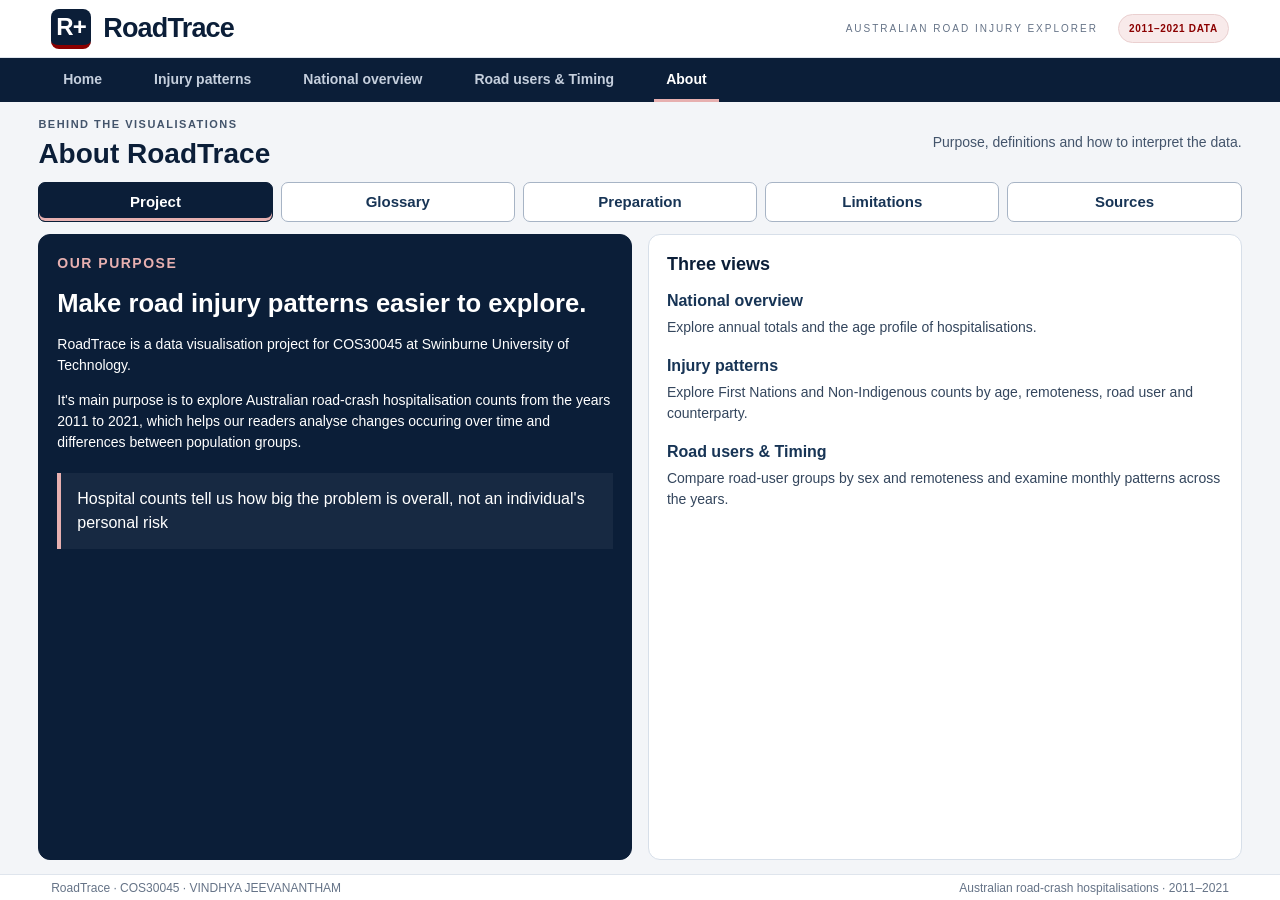
==== commit 45a21de0: "update footer" ====
--- a/about.html
+++ b/about.html
@@ -439,12 +439,7 @@
                             </a>
                         </div>
 
-                        <p class="about-small">
-                            Original data belongs to its respective
-                            providers. RoadTrace's layout and
-                            interpretations are part of the student
-                            project.
-                        </p>
+
                     </article>
                 </div>
             </section>
@@ -452,7 +447,7 @@
     </main>
 
     <footer class="site-footer">
-        <span>RoadTrace · COS30045</span>
+        <span>RoadTrace · COS30045 · VINDHYA JEEVANANTHAM</span>
         <span>Australian road-crash hospitalisations · 2011–2021</span>
     </footer>
 </body>
